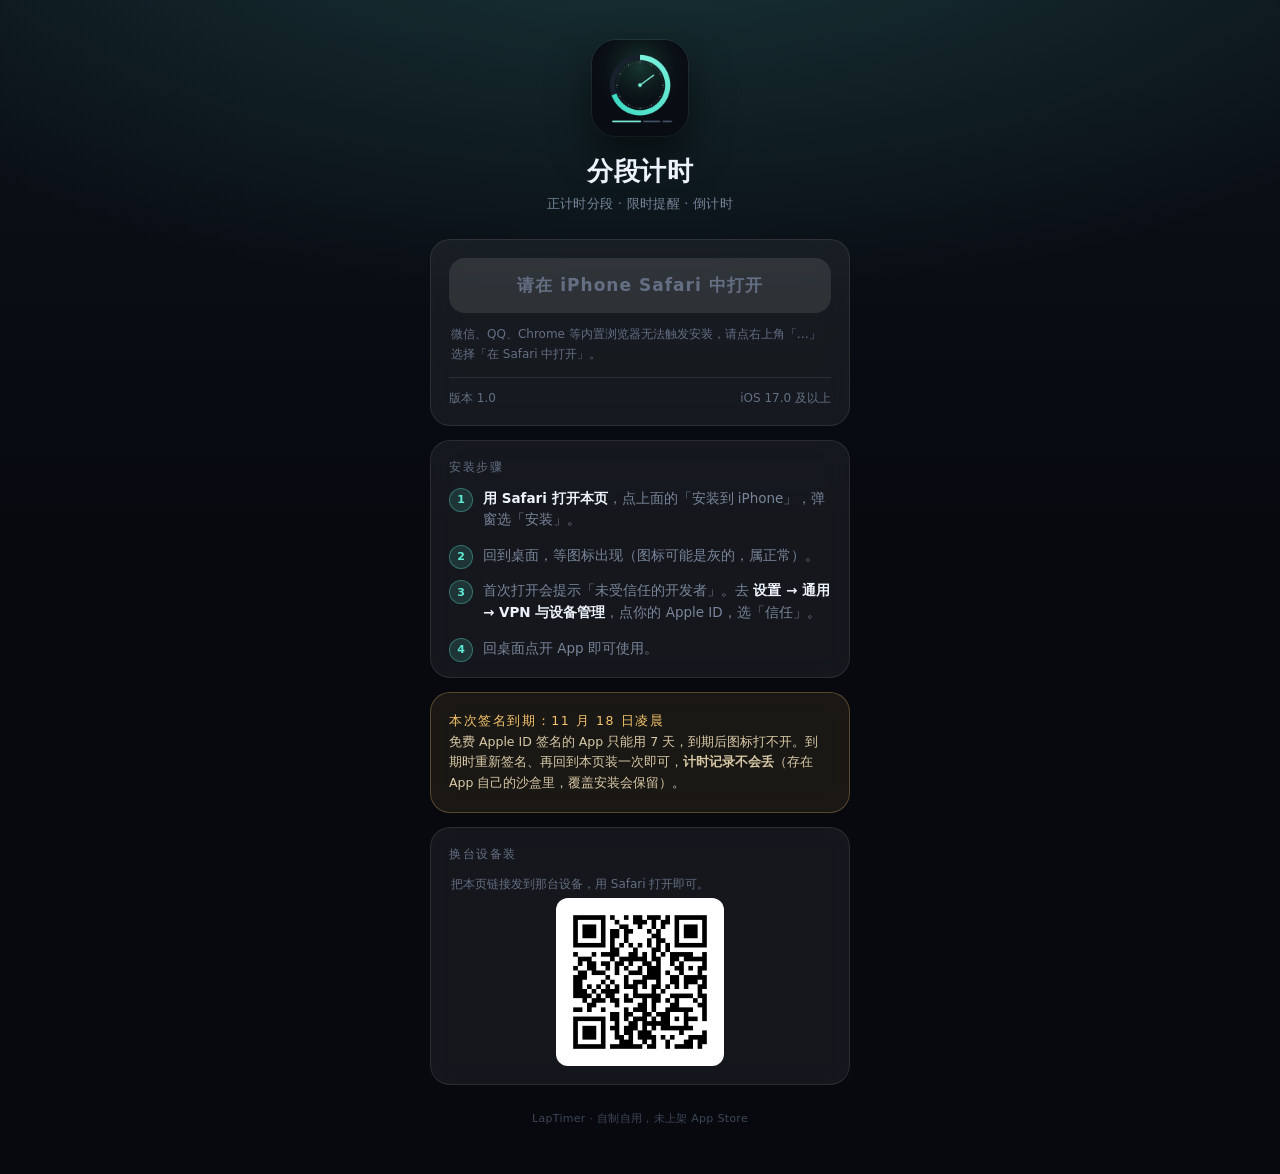
==== docs/index.html @ e1df9d82 "OTA: 图标改标准尺寸 display-57/full-512，manifest 加防缓存时间戳（修正远端路径）" ====
<!DOCTYPE html>
<html lang="zh-CN">
<head>
<meta charset="utf-8">
<meta name="viewport" content="width=device-width, initial-scale=1, viewport-fit=cover">
<meta name="apple-mobile-web-app-capable" content="yes">
<meta name="theme-color" content="#07090F">
<title>分段计时 · 安装</title>
<style>
  :root {
    --bg: #07090F;
    --bg-top: #0B1219;
    --text: #EEF2FA;
    --text-2: #78859A;
    --text-3: #646F84;
    --accent: #5EEAD4;
    --accent-2: #8FF6E6;
    --warn: #F5C46B;
    --surface: rgba(255,255,255,0.06);
    --stroke: rgba(255,255,255,0.09);
  }
  * { box-sizing: border-box; -webkit-tap-highlight-color: transparent; }
  html, body { margin: 0; padding: 0; }
  body {
    min-height: 100vh;
    background:
      radial-gradient(120% 60% at 50% -10%, rgba(94,234,212,0.16), transparent 60%),
      linear-gradient(180deg, var(--bg-top), var(--bg) 45%);
    background-color: var(--bg);
    color: var(--text);
    font-family: -apple-system, "SF Pro Text", "PingFang SC", "Microsoft YaHei", system-ui, sans-serif;
    padding: 32px 20px 48px;
    display: flex;
    flex-direction: column;
    align-items: center;
  }
  .wrap { width: 100%; max-width: 420px; }
  .icon {
    width: 96px; height: 96px; border-radius: 24px;
    display: block; margin: 8px auto 18px;
    box-shadow: 0 18px 40px rgba(0,0,0,0.55), 0 0 0 1px rgba(255,255,255,0.08);
  }
  h1 {
    font-size: 26px; font-weight: 600; letter-spacing: 0.5px;
    text-align: center; margin: 0 0 6px;
  }
  .sub {
    text-align: center; color: var(--text-2); font-size: 13px;
    margin: 0 0 26px; letter-spacing: 0.3px;
  }
  .card {
    background: var(--surface);
    border: 1px solid var(--stroke);
    border-radius: 20px;
    padding: 18px;
    margin-bottom: 14px;
    backdrop-filter: blur(12px);
  }
  .btn {
    display: block; width: 100%;
    padding: 16px;
    border: none; border-radius: 16px;
    background: linear-gradient(135deg, var(--accent), var(--accent-2));
    color: #04221D;
    font-size: 17px; font-weight: 700; letter-spacing: 1px;
    text-align: center; text-decoration: none;
    box-shadow: 0 12px 28px rgba(94,234,212,0.28);
    cursor: pointer;
  }
  .btn:active { transform: scale(0.98); }
  .btn.disabled {
    background: rgba(255,255,255,0.10);
    color: var(--text-3);
    box-shadow: none;
    pointer-events: none;
  }
  .hint {
    margin: 12px 2px 0; font-size: 12px; line-height: 1.65; color: var(--text-3);
  }
  .steps { counter-reset: s; margin: 0; padding: 0; list-style: none; }
  .steps li {
    position: relative; padding-left: 34px; margin-bottom: 14px;
    font-size: 13.5px; line-height: 1.6; color: var(--text-2);
  }
  .steps li:last-child { margin-bottom: 0; }
  .steps li::before {
    counter-increment: s; content: counter(s);
    position: absolute; left: 0; top: 0;
    width: 22px; height: 22px; border-radius: 50%;
    background: rgba(94,234,212,0.14);
    border: 1px solid rgba(94,234,212,0.35);
    color: var(--accent);
    font-size: 11px; font-weight: 700;
    display: flex; align-items: center; justify-content: center;
  }
  .steps b { color: var(--text); font-weight: 600; }
  .title-sm {
    font-size: 12px; letter-spacing: 1.6px; text-transform: uppercase;
    color: var(--text-3); margin: 0 0 12px;
  }
  .meta {
    display: flex; justify-content: space-between;
    font-size: 12px; color: var(--text-3); padding-top: 12px;
    border-top: 1px solid var(--stroke); margin-top: 12px;
  }
  .warn {
    border-color: rgba(245,196,107,0.28);
    background: rgba(245,196,107,0.08);
  }
  .warn .title-sm { color: var(--warn); }
  .warn p { margin: 0; font-size: 12.5px; line-height: 1.65; color: #D9C9A6; }
  .qr { display: block; width: 168px; height: 168px; margin: 4px auto 0; border-radius: 12px; background: #fff; padding: 8px; }
  footer { margin-top: 26px; text-align: center; font-size: 11px; color: #3E4757; letter-spacing: 0.3px; }
</style>
</head>
<body>
<div class="wrap">

  <img class="icon" src="icon-1024.png" alt="分段计时">
  <h1>分段计时</h1>
  <p class="sub">正计时分段 · 限时提醒 · 倒计时</p>

  <div class="card">
    <a id="installBtn" class="btn disabled" href="#">正在检查安装包…</a>
    <p class="hint" id="hint">请用 iPhone 自带的 Safari 打开本页，其它浏览器不支持直接安装。</p>
    <div class="meta">
      <span>版本 1.0</span>
      <span>iOS 17.0 及以上</span>
    </div>  </div>

  <div class="card">
    <p class="title-sm">安装步骤</p>
    <ol class="steps">
      <li><b>用 Safari 打开本页</b>，点上面的「安装到 iPhone」，弹窗选「安装」。</li>
      <li>回到桌面，等图标出现（图标可能是灰的，属正常）。</li>
      <li>首次打开会提示「未受信任的开发者」。去 <b>设置 → 通用 → VPN 与设备管理</b>，点你的 Apple ID，选「信任」。</li>
      <li>回桌面点开 App 即可使用。</li>
    </ol>
  </div>

  <div class="card warn">
    <p class="title-sm">本次签名到期：11 月 18 日凌晨</p>
    <p>免费 Apple ID 签名的 App 只能用 7 天，到期后图标打不开。到期时重新签名、再回到本页装一次即可，<b>计时记录不会丢</b>（存在 App 自己的沙盒里，覆盖安装会保留）。</p>
  </div>

  <div class="card">
    <p class="title-sm">换台设备装</p>
    <p class="hint" style="margin-top:0">把本页链接发到那台设备，用 Safari 打开即可。</p>
    <img class="qr" src="qr.png" alt="安装页二维码">
  </div>

  <footer>LapTimer · 自制自用，未上架 App Store</footer>
</div>

<script>
(function () {
  var btn = document.getElementById('installBtn');
  var hint = document.getElementById('hint');
  // 加时间戳防止 iPhone 复用旧的 manifest 缓存（GitHub Pages 是 max-age=600）
  var stamp = String(Date.now());
  var manifest = 'https://guo0914.github.io/laptimer/manifest.xml?v=' + stamp;
  var ipa = 'https://guo0914.github.io/laptimer/LapTimer-signed.ipa';

  function ready() {
    btn.className = 'btn';
    btn.textContent = '安装到 iPhone';
    btn.href = 'itms-services://?action=download-manifest&url=' + encodeURIComponent(manifest);
  }
  function missing() {
    btn.className = 'btn disabled';
    btn.textContent = '安装包未就绪';
    hint.textContent = '签名后的安装包还没上传。请先在电脑上完成签名，再刷新本页。';
  }

  var isSafari = /^((?!chrome|android|crios|fxios|edgios).)*safari/i.test(navigator.userAgent);
  var isIOS = /iPad|iPhone|iPod/.test(navigator.userAgent) || (navigator.platform === 'MacIntel' && navigator.maxTouchPoints > 1);

  if (!isIOS || !isSafari) {
    btn.className = 'btn disabled';
    btn.textContent = '请在 iPhone Safari 中打开';
    hint.textContent = '微信、QQ、Chrome 等内置浏览器无法触发安装，请点右上角「…」选择「在 Safari 中打开」。';
    return;
  }

  fetch(ipa, { method: 'HEAD', cache: 'no-store' })
    .then(function (r) { r.ok ? ready() : missing(); })
    .catch(missing);
})();
</script>
</body>
</html>
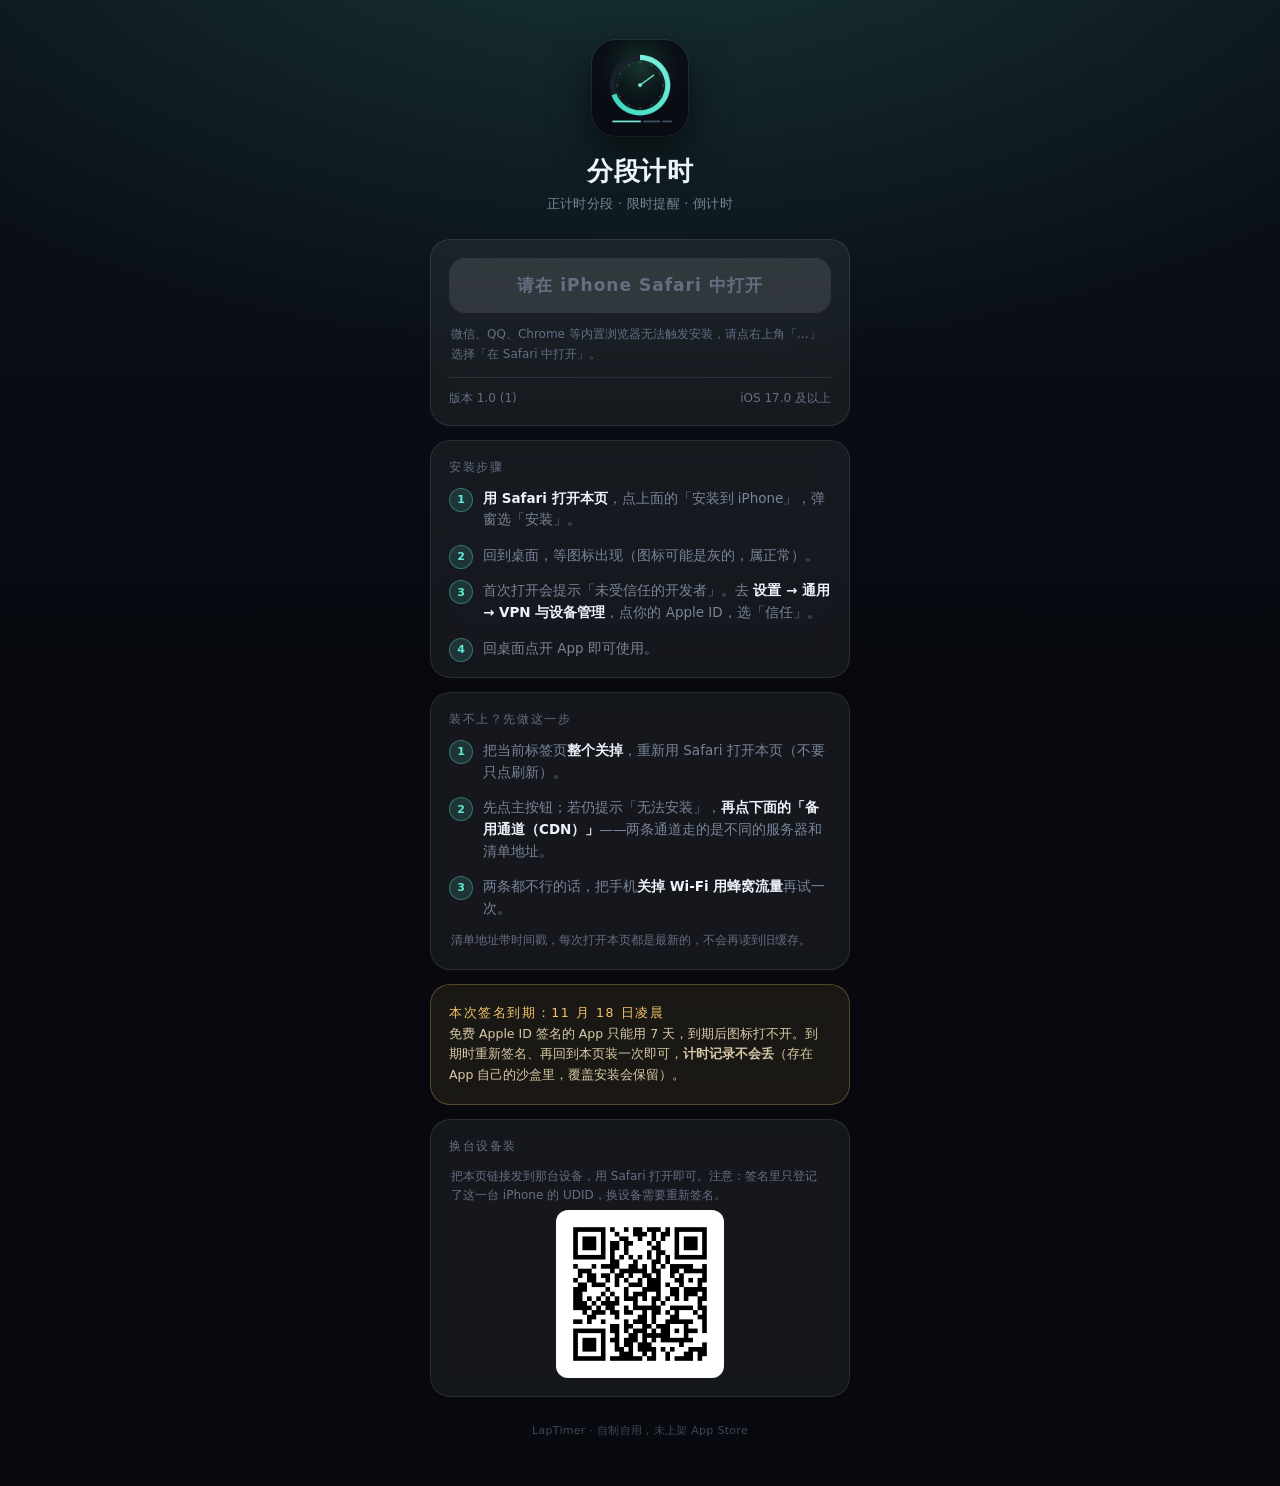
==== commit 1b5104bc: "安装页改双通道 + 备用 CDN 清单" ====
--- a/docs/index.html
+++ b/docs/index.html
@@ -68,6 +68,14 @@
     cursor: pointer;
   }
   .btn:active { transform: scale(0.98); }
+  .btn.secondary {
+    margin-top: 10px;
+    background: rgba(255,255,255,0.08);
+    border: 1px solid rgba(255,255,255,0.14);
+    color: var(--text);
+    font-size: 15px; font-weight: 600;
+    box-shadow: none;
+  }
   .btn.disabled {
     background: rgba(255,255,255,0.10);
     color: var(--text-3);
@@ -111,6 +119,7 @@
   .warn p { margin: 0; font-size: 12.5px; line-height: 1.65; color: #D9C9A6; }
   .qr { display: block; width: 168px; height: 168px; margin: 4px auto 0; border-radius: 12px; background: #fff; padding: 8px; }
   footer { margin-top: 26px; text-align: center; font-size: 11px; color: #3E4757; letter-spacing: 0.3px; }
+  code { font-family: ui-monospace, Menlo, monospace; font-size: 11.5px; color: var(--accent); }
 </style>
 </head>
 <body>
@@ -122,11 +131,13 @@
 
   <div class="card">
     <a id="installBtn" class="btn disabled" href="#">正在检查安装包…</a>
+    <a id="installBtn2" class="btn secondary disabled" href="#">备用通道（CDN）</a>
     <p class="hint" id="hint">请用 iPhone 自带的 Safari 打开本页，其它浏览器不支持直接安装。</p>
     <div class="meta">
-      <span>版本 1.0</span>
+      <span>版本 1.0 (1)</span>
       <span>iOS 17.0 及以上</span>
-    </div>  </div>
+    </div>
+  </div>
 
   <div class="card">
     <p class="title-sm">安装步骤</p>
@@ -138,6 +149,16 @@
     </ol>
   </div>
 
+  <div class="card">
+    <p class="title-sm">装不上？先做这一步</p>
+    <ol class="steps">
+      <li>把当前标签页<b>整个关掉</b>，重新用 Safari 打开本页（不要只点刷新）。</li>
+      <li>先点主按钮；若仍提示「无法安装」，<b>再点下面的「备用通道（CDN）」</b>——两条通道走的是不同的服务器和清单地址。</li>
+      <li>两条都不行的话，把手机<b>关掉 Wi-Fi 用蜂窝流量</b>再试一次。</li>
+    </ol>
+    <p class="hint">清单地址带时间戳，每次打开本页都是最新的，不会再读到旧缓存。</p>
+  </div>
+
   <div class="card warn">
     <p class="title-sm">本次签名到期：11 月 18 日凌晨</p>
     <p>免费 Apple ID 签名的 App 只能用 7 天，到期后图标打不开。到期时重新签名、再回到本页装一次即可，<b>计时记录不会丢</b>（存在 App 自己的沙盒里，覆盖安装会保留）。</p>
@@ -145,7 +166,7 @@
 
   <div class="card">
     <p class="title-sm">换台设备装</p>
-    <p class="hint" style="margin-top:0">把本页链接发到那台设备，用 Safari 打开即可。</p>
+    <p class="hint" style="margin-top:0">把本页链接发到那台设备，用 Safari 打开即可。注意：签名里只登记了这一台 iPhone 的 UDID，换设备需要重新签名。</p>
     <img class="qr" src="qr.png" alt="安装页二维码">
   </div>
 
@@ -155,31 +176,46 @@
 <script>
 (function () {
   var btn = document.getElementById('installBtn');
+  var btn2 = document.getElementById('installBtn2');
   var hint = document.getElementById('hint');
-  // 加时间戳防止 iPhone 复用旧的 manifest 缓存（GitHub Pages 是 max-age=600）
+
+  // 时间戳：GitHub Pages / jsDelivr 都会缓存清单，带上它保证每次拿到最新版本
   var stamp = String(Date.now());
-  var manifest = 'https://guo0914.github.io/laptimer/manifest.xml?v=' + stamp;
-  var ipa = 'https://guo0914.github.io/laptimer/LapTimer-signed.ipa';
+  var host = 'https://guo0914.github.io/laptimer/';
+  var cdn  = 'https://gcore.jsdelivr.net/gh/guo0914/laptimer@main/docs/';
+  var ipa  = host + 'LapTimer-signed.ipa';
+
+  var m1 = host + 'manifest.xml?v=' + stamp;
+  var m2 = cdn  + 'manifest-cdn.xml?v=' + stamp;
+
+  function itms(m) {
+    return 'itms-services://?action=download-manifest&url=' + encodeURIComponent(m);
+  }
+
+  var isSafari = /^((?!chrome|android|crios|fxios|edgios).)*safari/i.test(navigator.userAgent);
+  var isIOS = /iPad|iPhone|iPod/.test(navigator.userAgent) ||
+              (navigator.platform === 'MacIntel' && navigator.maxTouchPoints > 1);
+
+  if (!isIOS || !isSafari) {
+    btn.className = 'btn disabled';
+    btn.textContent = '请在 iPhone Safari 中打开';
+    btn2.style.display = 'none';
+    hint.textContent = '微信、QQ、Chrome 等内置浏览器无法触发安装，请点右上角「…」选择「在 Safari 中打开」。';
+    return;
+  }
 
   function ready() {
     btn.className = 'btn';
     btn.textContent = '安装到 iPhone';
-    btn.href = 'itms-services://?action=download-manifest&url=' + encodeURIComponent(manifest);
+    btn.href = itms(m1);
+    btn2.className = 'btn secondary';
+    btn2.textContent = '备用通道（CDN）';
+    btn2.href = itms(m2);
   }
   function missing() {
     btn.className = 'btn disabled';
     btn.textContent = '安装包未就绪';
     hint.textContent = '签名后的安装包还没上传。请先在电脑上完成签名，再刷新本页。';
-  }
-
-  var isSafari = /^((?!chrome|android|crios|fxios|edgios).)*safari/i.test(navigator.userAgent);
-  var isIOS = /iPad|iPhone|iPod/.test(navigator.userAgent) || (navigator.platform === 'MacIntel' && navigator.maxTouchPoints > 1);
-
-  if (!isIOS || !isSafari) {
-    btn.className = 'btn disabled';
-    btn.textContent = '请在 iPhone Safari 中打开';
-    hint.textContent = '微信、QQ、Chrome 等内置浏览器无法触发安装，请点右上角「…」选择「在 Safari 中打开」。';
-    return;
   }
 
   fetch(ipa, { method: 'HEAD', cache: 'no-store' })
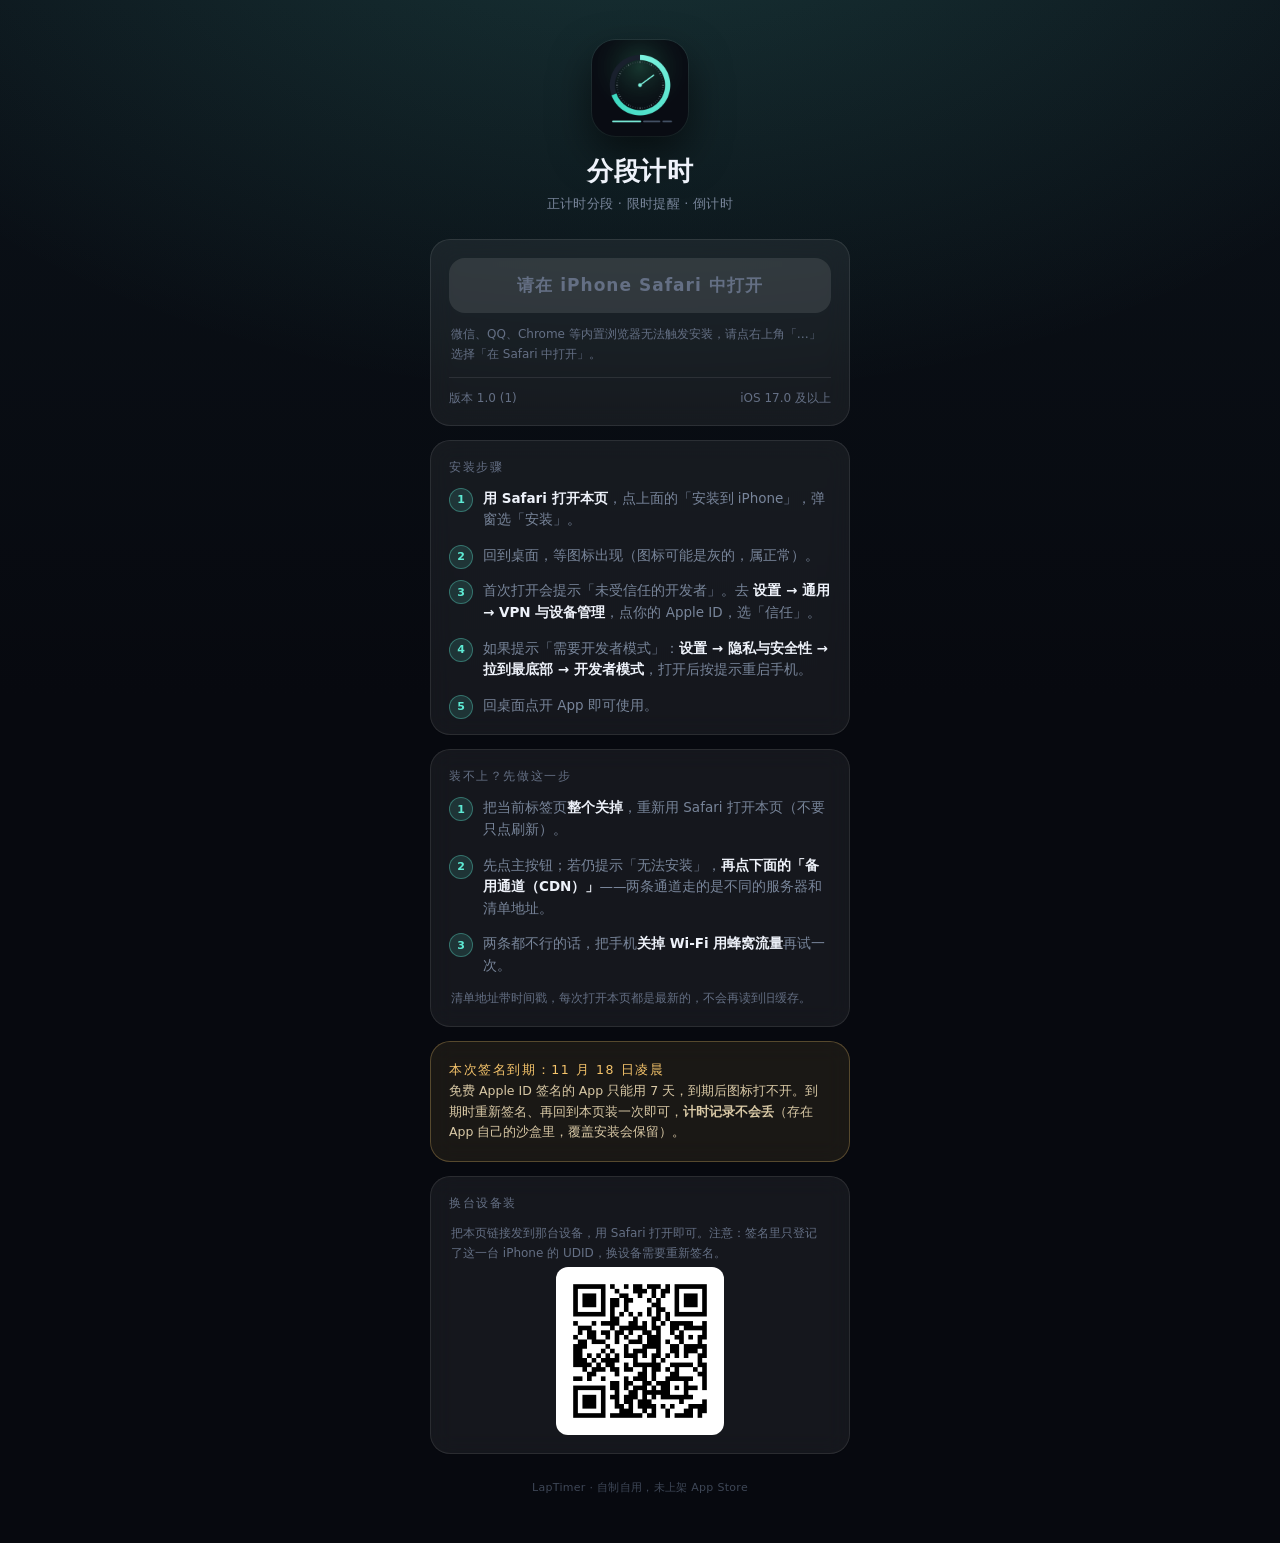
==== commit 8394faff: "安装页补充开发者模式步骤" ====
--- a/docs/index.html
+++ b/docs/index.html
@@ -145,6 +145,7 @@
       <li><b>用 Safari 打开本页</b>，点上面的「安装到 iPhone」，弹窗选「安装」。</li>
       <li>回到桌面，等图标出现（图标可能是灰的，属正常）。</li>
       <li>首次打开会提示「未受信任的开发者」。去 <b>设置 → 通用 → VPN 与设备管理</b>，点你的 Apple ID，选「信任」。</li>
+      <li>如果提示「需要开发者模式」：<b>设置 → 隐私与安全性 → 拉到最底部 → 开发者模式</b>，打开后按提示重启手机。</li>
       <li>回桌面点开 App 即可使用。</li>
     </ol>
   </div>
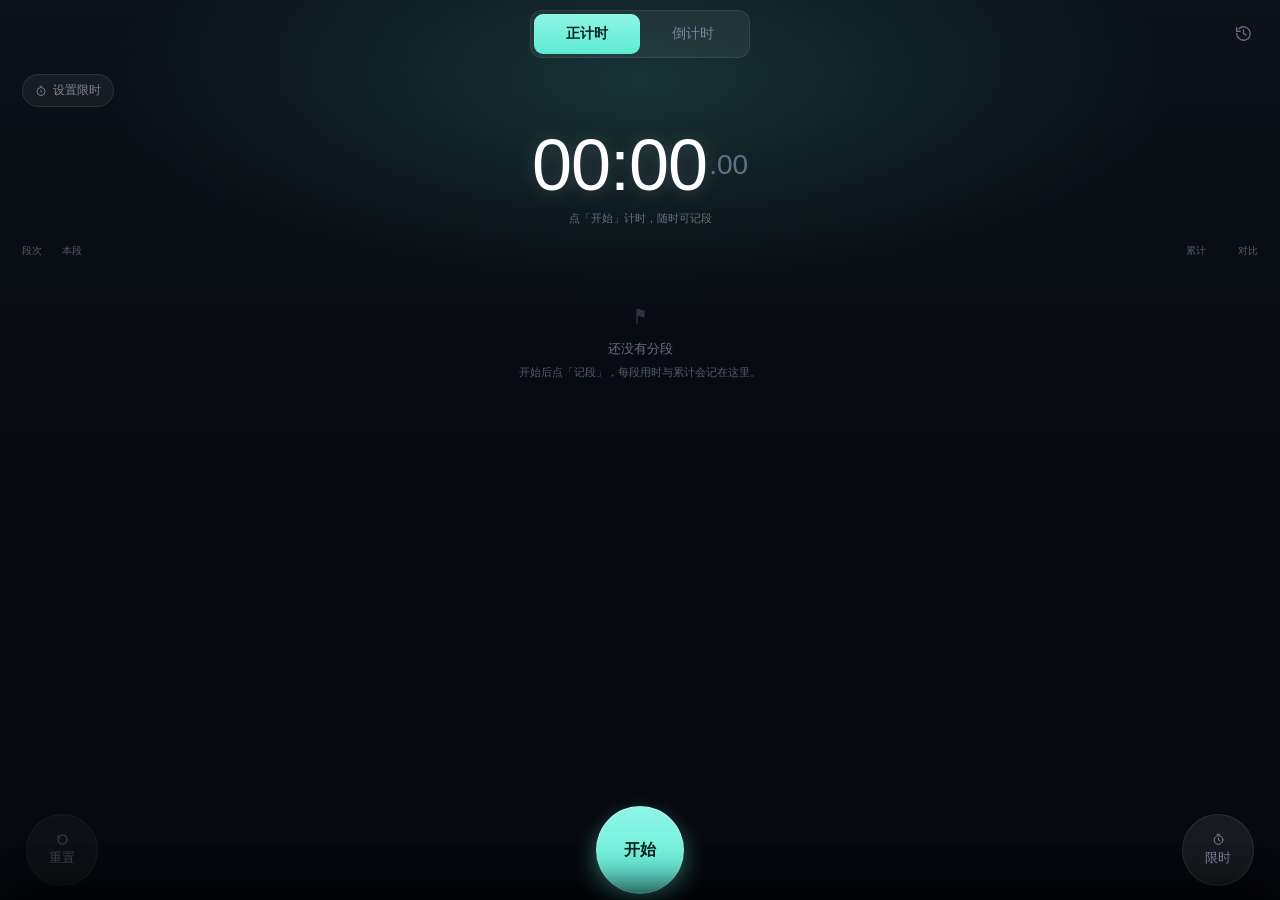
==== commit f3477ab0: "web: PWA 版分段计时（正计时分段+限时、倒计时、记录），旧安装页移到 ios.html" ====
--- a/docs/index.html
+++ b/docs/index.html
@@ -2,227 +2,165 @@
 <html lang="zh-CN">
 <head>
 <meta charset="utf-8">
-<meta name="viewport" content="width=device-width, initial-scale=1, viewport-fit=cover">
+<meta name="viewport" content="width=device-width, initial-scale=1, maximum-scale=1, viewport-fit=cover">
 <meta name="apple-mobile-web-app-capable" content="yes">
+<meta name="mobile-web-app-capable" content="yes">
+<meta name="apple-mobile-web-app-status-bar-style" content="black-translucent">
+<meta name="apple-mobile-web-app-title" content="分段计时">
+<meta name="format-detection" content="telephone=no">
 <meta name="theme-color" content="#07090F">
-<title>分段计时 · 安装</title>
-<style>
-  :root {
-    --bg: #07090F;
-    --bg-top: #0B1219;
-    --text: #EEF2FA;
-    --text-2: #78859A;
-    --text-3: #646F84;
-    --accent: #5EEAD4;
-    --accent-2: #8FF6E6;
-    --warn: #F5C46B;
-    --surface: rgba(255,255,255,0.06);
-    --stroke: rgba(255,255,255,0.09);
-  }
-  * { box-sizing: border-box; -webkit-tap-highlight-color: transparent; }
-  html, body { margin: 0; padding: 0; }
-  body {
-    min-height: 100vh;
-    background:
-      radial-gradient(120% 60% at 50% -10%, rgba(94,234,212,0.16), transparent 60%),
-      linear-gradient(180deg, var(--bg-top), var(--bg) 45%);
-    background-color: var(--bg);
-    color: var(--text);
-    font-family: -apple-system, "SF Pro Text", "PingFang SC", "Microsoft YaHei", system-ui, sans-serif;
-    padding: 32px 20px 48px;
-    display: flex;
-    flex-direction: column;
-    align-items: center;
-  }
-  .wrap { width: 100%; max-width: 420px; }
-  .icon {
-    width: 96px; height: 96px; border-radius: 24px;
-    display: block; margin: 8px auto 18px;
-    box-shadow: 0 18px 40px rgba(0,0,0,0.55), 0 0 0 1px rgba(255,255,255,0.08);
-  }
-  h1 {
-    font-size: 26px; font-weight: 600; letter-spacing: 0.5px;
-    text-align: center; margin: 0 0 6px;
-  }
-  .sub {
-    text-align: center; color: var(--text-2); font-size: 13px;
-    margin: 0 0 26px; letter-spacing: 0.3px;
-  }
-  .card {
-    background: var(--surface);
-    border: 1px solid var(--stroke);
-    border-radius: 20px;
-    padding: 18px;
-    margin-bottom: 14px;
-    backdrop-filter: blur(12px);
-  }
-  .btn {
-    display: block; width: 100%;
-    padding: 16px;
-    border: none; border-radius: 16px;
-    background: linear-gradient(135deg, var(--accent), var(--accent-2));
-    color: #04221D;
-    font-size: 17px; font-weight: 700; letter-spacing: 1px;
-    text-align: center; text-decoration: none;
-    box-shadow: 0 12px 28px rgba(94,234,212,0.28);
-    cursor: pointer;
-  }
-  .btn:active { transform: scale(0.98); }
-  .btn.secondary {
-    margin-top: 10px;
-    background: rgba(255,255,255,0.08);
-    border: 1px solid rgba(255,255,255,0.14);
-    color: var(--text);
-    font-size: 15px; font-weight: 600;
-    box-shadow: none;
-  }
-  .btn.disabled {
-    background: rgba(255,255,255,0.10);
-    color: var(--text-3);
-    box-shadow: none;
-    pointer-events: none;
-  }
-  .hint {
-    margin: 12px 2px 0; font-size: 12px; line-height: 1.65; color: var(--text-3);
-  }
-  .steps { counter-reset: s; margin: 0; padding: 0; list-style: none; }
-  .steps li {
-    position: relative; padding-left: 34px; margin-bottom: 14px;
-    font-size: 13.5px; line-height: 1.6; color: var(--text-2);
-  }
-  .steps li:last-child { margin-bottom: 0; }
-  .steps li::before {
-    counter-increment: s; content: counter(s);
-    position: absolute; left: 0; top: 0;
-    width: 22px; height: 22px; border-radius: 50%;
-    background: rgba(94,234,212,0.14);
-    border: 1px solid rgba(94,234,212,0.35);
-    color: var(--accent);
-    font-size: 11px; font-weight: 700;
-    display: flex; align-items: center; justify-content: center;
-  }
-  .steps b { color: var(--text); font-weight: 600; }
-  .title-sm {
-    font-size: 12px; letter-spacing: 1.6px; text-transform: uppercase;
-    color: var(--text-3); margin: 0 0 12px;
-  }
-  .meta {
-    display: flex; justify-content: space-between;
-    font-size: 12px; color: var(--text-3); padding-top: 12px;
-    border-top: 1px solid var(--stroke); margin-top: 12px;
-  }
-  .warn {
-    border-color: rgba(245,196,107,0.28);
-    background: rgba(245,196,107,0.08);
-  }
-  .warn .title-sm { color: var(--warn); }
-  .warn p { margin: 0; font-size: 12.5px; line-height: 1.65; color: #D9C9A6; }
-  .qr { display: block; width: 168px; height: 168px; margin: 4px auto 0; border-radius: 12px; background: #fff; padding: 8px; }
-  footer { margin-top: 26px; text-align: center; font-size: 11px; color: #3E4757; letter-spacing: 0.3px; }
-  code { font-family: ui-monospace, Menlo, monospace; font-size: 11.5px; color: var(--accent); }
-</style>
+<title>分段计时</title>
+<link rel="manifest" href="manifest.webmanifest">
+<link rel="apple-touch-icon" href="icon-180.png">
+<link rel="icon" type="image/png" href="icon-192.png">
+<link rel="stylesheet" href="app.css">
 </head>
 <body>
-<div class="wrap">
+<div class="glow" id="glow"></div>
 
-  <img class="icon" src="icon-1024.png" alt="分段计时">
-  <h1>分段计时</h1>
-  <p class="sub">正计时分段 · 限时提醒 · 倒计时</p>
+<div class="app">
+  <header class="topbar">
+    <div class="segmented" id="modeSeg" role="tablist">
+      <button class="seg is-on" data-mode="stopwatch" role="tab">正计时</button>
+      <button class="seg" data-mode="countdown" role="tab">倒计时</button>
+    </div>
+    <button class="icon-btn" id="historyBtn" aria-label="历史记录">
+      <svg viewBox="0 0 24 24" width="19" height="19" fill="none" stroke="currentColor" stroke-width="1.7" stroke-linecap="round" stroke-linejoin="round">
+        <path d="M3.5 12a8.5 8.5 0 1 0 2.6-6.1"></path>
+        <path d="M3.2 4.6v4.6h4.6"></path>
+        <path d="M12 7.6V12l3 1.8"></path>
+      </svg>
+    </button>
+  </header>
 
-  <div class="card">
-    <a id="installBtn" class="btn disabled" href="#">正在检查安装包…</a>
-    <a id="installBtn2" class="btn secondary disabled" href="#">备用通道（CDN）</a>
-    <p class="hint" id="hint">请用 iPhone 自带的 Safari 打开本页，其它浏览器不支持直接安装。</p>
-    <div class="meta">
-      <span>版本 1.0 (1)</span>
-      <span>iOS 17.0 及以上</span>
-    </div>
-  </div>
+  <main class="content">
+    <!-- ===== 正计时 ===== -->
+    <section class="view" id="viewStopwatch">
+      <div class="limit-zone" id="limitZone"></div>
 
-  <div class="card">
-    <p class="title-sm">安装步骤</p>
-    <ol class="steps">
-      <li><b>用 Safari 打开本页</b>，点上面的「安装到 iPhone」，弹窗选「安装」。</li>
-      <li>回到桌面，等图标出现（图标可能是灰的，属正常）。</li>
-      <li>首次打开会提示「未受信任的开发者」。去 <b>设置 → 通用 → VPN 与设备管理</b>，点你的 Apple ID，选「信任」。</li>
-      <li>如果提示「需要开发者模式」：<b>设置 → 隐私与安全性 → 拉到最底部 → 开发者模式</b>，打开后按提示重启手机。</li>
-      <li>回桌面点开 App 即可使用。</li>
-    </ol>
-  </div>
+      <div class="time-zone">
+        <div class="bigtime" id="bigTime">
+          <span class="bt-main" id="btMain">00:00</span><span class="bt-frac" id="btFrac">.00</span>
+        </div>
+        <div class="subtitle" id="subtitle">点「开始」计时，随时可记段</div>
+      </div>
 
-  <div class="card">
-    <p class="title-sm">装不上？先做这一步</p>
-    <ol class="steps">
-      <li>把当前标签页<b>整个关掉</b>，重新用 Safari 打开本页（不要只点刷新）。</li>
-      <li>先点主按钮；若仍提示「无法安装」，<b>再点下面的「备用通道（CDN）」</b>——两条通道走的是不同的服务器和清单地址。</li>
-      <li>两条都不行的话，把手机<b>关掉 Wi-Fi 用蜂窝流量</b>再试一次。</li>
-    </ol>
-    <p class="hint">清单地址带时间戳，每次打开本页都是最新的，不会再读到旧缓存。</p>
-  </div>
+      <div class="lap-zone">
+        <div class="lap-head">
+          <span class="c-idx">段次</span>
+          <span class="c-split">本段</span>
+          <span class="c-total">累计</span>
+          <span class="c-delta">对比</span>
+        </div>
+        <div class="lap-list" id="lapList"></div>
+      </div>
+    </section>
 
-  <div class="card warn">
-    <p class="title-sm">本次签名到期：11 月 18 日凌晨</p>
-    <p>免费 Apple ID 签名的 App 只能用 7 天，到期后图标打不开。到期时重新签名、再回到本页装一次即可，<b>计时记录不会丢</b>（存在 App 自己的沙盒里，覆盖安装会保留）。</p>
-  </div>
+    <!-- ===== 倒计时 ===== -->
+    <section class="view is-hidden" id="viewCountdown">
+      <div class="ring-zone">
+        <div class="ring-wrap">
+          <svg class="ring" viewBox="0 0 268 268" aria-hidden="true">
+            <defs>
+              <linearGradient id="ringGrad" x1="0" y1="0" x2="1" y2="1">
+                <stop offset="0%" stop-color="#8FF6E6"></stop>
+                <stop offset="55%" stop-color="#5EEAD4"></stop>
+                <stop offset="100%" stop-color="#F5C46B"></stop>
+              </linearGradient>
+            </defs>
+            <circle class="ring-track" cx="134" cy="134" r="130"></circle>
+            <circle class="ring-prog" id="ringProg" cx="134" cy="134" r="130"></circle>
+          </svg>
+          <div class="ring-inner">
+            <div class="ring-status" id="ringStatus">准备就绪</div>
+            <div class="ring-time" id="ringTime">05:00</div>
+            <div class="ring-dur" id="ringDur">时长 05:00</div>
+          </div>
+        </div>
+        <div class="presets" id="presetGrid"></div>
+      </div>
+    </section>
+  </main>
 
-  <div class="card">
-    <p class="title-sm">换台设备装</p>
-    <p class="hint" style="margin-top:0">把本页链接发到那台设备，用 Safari 打开即可。注意：签名里只登记了这一台 iPhone 的 UDID，换设备需要重新签名。</p>
-    <img class="qr" src="qr.png" alt="安装页二维码">
-  </div>
-
-  <footer>LapTimer · 自制自用，未上架 App Store</footer>
+  <footer class="controls" id="controls"></footer>
 </div>
 
-<script>
-(function () {
-  var btn = document.getElementById('installBtn');
-  var btn2 = document.getElementById('installBtn2');
-  var hint = document.getElementById('hint');
+<!-- ===== 遮罩 / 面板 ===== -->
+<div class="backdrop" id="backdrop"></div>
 
-  // 时间戳：GitHub Pages / jsDelivr 都会缓存清单，带上它保证每次拿到最新版本
-  var stamp = String(Date.now());
-  var host = 'https://guo0914.github.io/laptimer/';
-  var cdn  = 'https://gcore.jsdelivr.net/gh/guo0914/laptimer@main/docs/';
-  var ipa  = host + 'LapTimer-signed.ipa';
+<div class="sheet" id="limitSheet" role="dialog" aria-modal="true" aria-label="限时">
+  <div class="sheet-head">
+    <button class="head-btn" id="limitCancel">取消</button>
+    <span class="head-title">限时</span>
+    <button class="head-btn strong" id="limitDone">设置</button>
+  </div>
+  <div class="sheet-body">
+    <div class="field-label">输入时长</div>
+    <div class="input-row">
+      <input id="limitInput" class="big-input" type="text" placeholder="如 30、1:30、2:00:00"
+             autocomplete="off" autocorrect="off" autocapitalize="off" spellcheck="false"
+             enterkeyhint="done" inputmode="text">
+      <button class="clear-btn is-hidden" id="limitClear" aria-label="清空">
+        <svg viewBox="0 0 24 24" width="20" height="20" fill="currentColor"><path d="M12 2a10 10 0 1 0 0 20 10 10 0 0 0 0-20Zm3.5 12.1-1.4 1.4L12 13.4l-2.1 2.1-1.4-1.4L10.6 12 8.5 9.9l1.4-1.4L12 10.6l2.1-2.1 1.4 1.4L13.4 12l2.1 2.1Z"/></svg>
+      </button>
+    </div>
+    <div class="hint" id="limitHint">纯数字按分钟计算，也可写 1:30 或 90s</div>
 
-  var m1 = host + 'manifest.xml?v=' + stamp;
-  var m2 = cdn  + 'manifest-cdn.xml?v=' + stamp;
+    <div class="field-label">常用</div>
+    <div class="preset-grid" id="limitPresets"></div>
 
-  function itms(m) {
-    return 'itms-services://?action=download-manifest&url=' + encodeURIComponent(m);
-  }
+    <div class="note">
+      <p>到达时限时只提醒、不打断计时，你可以继续分段或手动结束。</p>
+      <p class="dim">支持写法：30 ＝ 30 分钟 · 1:30 ＝ 1 分 30 秒 · 1:30:00 ＝ 1 小时 30 分 · 90s ＝ 90 秒 · 2h ＝ 2 小时</p>
+    </div>
 
-  var isSafari = /^((?!chrome|android|crios|fxios|edgios).)*safari/i.test(navigator.userAgent);
-  var isIOS = /iPad|iPhone|iPod/.test(navigator.userAgent) ||
-              (navigator.platform === 'MacIntel' && navigator.maxTouchPoints > 1);
+    <button class="danger-ghost is-hidden" id="limitRemove">清除限时</button>
+  </div>
+</div>
 
-  if (!isIOS || !isSafari) {
-    btn.className = 'btn disabled';
-    btn.textContent = '请在 iPhone Safari 中打开';
-    btn2.style.display = 'none';
-    hint.textContent = '微信、QQ、Chrome 等内置浏览器无法触发安装，请点右上角「…」选择「在 Safari 中打开」。';
-    return;
-  }
+<div class="sheet" id="durationSheet" role="dialog" aria-modal="true" aria-label="自定义时长">
+  <div class="sheet-head">
+    <button class="head-btn" id="durCancel">取消</button>
+    <span class="head-title">自定义时长</span>
+    <button class="head-btn strong" id="durDone">确定</button>
+  </div>
+  <div class="sheet-body dur-body">
+    <div class="dur-edit">
+      <button class="step-btn" id="durMinus" aria-label="减少">−</button>
+      <input class="dur-input" id="durInput" type="number" inputmode="numeric" min="1" max="600" value="5">
+      <button class="step-btn" id="durPlus" aria-label="增加">＋</button>
+    </div>
+    <div class="dur-unit">分钟</div>
+  </div>
+</div>
 
-  function ready() {
-    btn.className = 'btn';
-    btn.textContent = '安装到 iPhone';
-    btn.href = itms(m1);
-    btn2.className = 'btn secondary';
-    btn2.textContent = '备用通道（CDN）';
-    btn2.href = itms(m2);
-  }
-  function missing() {
-    btn.className = 'btn disabled';
-    btn.textContent = '安装包未就绪';
-    hint.textContent = '签名后的安装包还没上传。请先在电脑上完成签名，再刷新本页。';
-  }
+<div class="sheet tall" id="historySheet" role="dialog" aria-modal="true" aria-label="记录">
+  <div class="sheet-head">
+    <span class="head-title">记录</span>
+    <button class="head-btn strong" id="historyDone">完成</button>
+  </div>
+  <div class="sheet-body nopad" id="historyBody"></div>
+</div>
 
-  fetch(ipa, { method: 'HEAD', cache: 'no-store' })
-    .then(function (r) { r.ok ? ready() : missing(); })
-    .catch(missing);
-})();
-</script>
+<div class="dialog" id="confirmDialog" role="dialog" aria-modal="true">
+  <div class="dialog-card">
+    <div class="dialog-title">结束这次计时？</div>
+    <div class="dialog-msg">结束后会把这次的分段保存到「记录」里。</div>
+    <button class="dlg-btn" id="confirmSave">结束并保存记录</button>
+    <button class="dlg-btn destructive" id="confirmDiscard">直接丢弃</button>
+    <button class="dlg-btn cancel" id="confirmCancel">继续计时</button>
+  </div>
+</div>
+
+<div class="toast" id="toast"></div>
+
+<div class="install-tip is-hidden" id="installTip">
+  <div class="tip-text">点底部分享按钮 → 「添加到主屏幕」，以后像 App 一样打开，离线也能用。</div>
+  <button class="tip-close" id="installTipClose" aria-label="关闭">✕</button>
+</div>
+
+<script src="time.js"></script>
+<script src="core.js"></script>
+<script src="app.js"></script>
 </body>
 </html>
--- a/docs/app.css
+++ b/docs/app.css
@@ -0,0 +1,829 @@
+/* 方案 A「驾驶舱」深色主题 —— 与 iOS 原生版 Palette 一致 */
+:root {
+  --bg: #07090F;
+  --bg-top: #0B1219;
+  --primary: #EEF2FA;
+  --secondary: #78859A;
+  --tertiary: #646F87;
+  --quaternary: #4F5C71;
+  --accent: #5EEAD4;
+  --accent-light: #8FF6E6;
+  --accent-ink: #04211D;
+  --warn: #F5C46B;
+  --danger: #F06F6F;
+  --hairline: rgba(255, 255, 255, 0.07);
+  --safe-b: env(safe-area-inset-bottom, 0px);
+  --safe-t: env(safe-area-inset-top, 0px);
+}
+
+* { box-sizing: border-box; -webkit-tap-highlight-color: transparent; }
+
+html, body {
+  margin: 0;
+  height: 100%;
+  background: var(--bg);
+  color: var(--primary);
+  font-family: -apple-system, BlinkMacSystemFont, "SF Pro Text", "PingFang SC", "Helvetica Neue", Arial, sans-serif;
+  overscroll-behavior: none;
+}
+
+body {
+  position: fixed;
+  inset: 0;
+  display: flex;
+  flex-direction: column;
+  -webkit-user-select: none;
+  user-select: none;
+  -webkit-font-smoothing: antialiased;
+}
+
+/* ---------- 背景光斑 ---------- */
+.glow {
+  position: fixed;
+  inset: 0;
+  pointer-events: none;
+  background:
+    radial-gradient(58% 34% at 50% 9%, rgba(94, 234, 212, 0.16), rgba(94, 234, 212, 0.05) 45%, transparent 72%),
+    linear-gradient(180deg, var(--bg-top) 0%, var(--bg) 55%);
+  transition: background 0.35s ease;
+  z-index: 0;
+}
+.glow.warm {
+  background:
+    radial-gradient(58% 34% at 50% 9%, rgba(245, 196, 107, 0.15), rgba(245, 196, 107, 0.05) 45%, transparent 72%),
+    linear-gradient(180deg, var(--bg-top) 0%, var(--bg) 55%);
+}
+
+/* ---------- 骨架 ---------- */
+.app {
+  position: relative;
+  z-index: 1;
+  flex: 1;
+  display: flex;
+  flex-direction: column;
+  min-height: 0;
+  padding-top: calc(var(--safe-t) + 6px);
+}
+
+.topbar {
+  display: flex;
+  align-items: center;
+  justify-content: center;
+  position: relative;
+  padding: 4px 20px 2px;
+  flex: none;
+}
+
+.segmented {
+  display: flex;
+  width: 220px;
+  padding: 3px;
+  border-radius: 12px;
+  background: rgba(255, 255, 255, 0.06);
+  border: 1px solid rgba(255, 255, 255, 0.07);
+}
+.seg {
+  flex: 1;
+  height: 40px;
+  border: 0;
+  border-radius: 9px;
+  background: transparent;
+  color: var(--secondary);
+  font-size: 14px;
+  font-family: inherit;
+  transition: color 0.18s ease, background 0.18s ease;
+  cursor: pointer;
+}
+.seg.is-on {
+  background: linear-gradient(180deg, var(--accent-light), var(--accent));
+  color: var(--accent-ink);
+  font-weight: 600;
+}
+
+.icon-btn {
+  position: absolute;
+  right: 18px;
+  top: 50%;
+  transform: translateY(-50%);
+  width: 38px;
+  height: 38px;
+  display: grid;
+  place-items: center;
+  border: 0;
+  border-radius: 50%;
+  background: transparent;
+  color: var(--tertiary);
+  cursor: pointer;
+}
+.icon-btn:active { background: rgba(255, 255, 255, 0.07); }
+
+.content {
+  flex: 1;
+  min-height: 0;
+  display: flex;
+  flex-direction: column;
+  overflow: hidden;
+}
+
+.view {
+  flex: 1;
+  min-height: 0;
+  display: flex;
+  flex-direction: column;
+}
+.view.is-hidden { display: none; }
+
+/* ---------- 限时区 ---------- */
+.limit-zone {
+  flex: none;
+  padding: 14px 22px 0;
+}
+
+.limit-empty {
+  display: inline-flex;
+  align-items: center;
+  gap: 6px;
+  padding: 7px 12px;
+  border-radius: 999px;
+  background: rgba(255, 255, 255, 0.05);
+  border: 1px solid rgba(255, 255, 255, 0.09);
+  color: var(--secondary);
+  font-size: 12px;
+  cursor: pointer;
+  font-family: inherit;
+}
+.limit-empty svg { display: block; }
+
+.limit-bar { cursor: pointer; }
+.limit-row {
+  display: flex;
+  align-items: baseline;
+  gap: 6px;
+  margin-bottom: 8px;
+}
+.limit-label { font-size: 11px; color: var(--secondary); }
+.limit-used {
+  font-size: 13px;
+  font-weight: 600;
+  font-variant-numeric: tabular-nums;
+  color: var(--primary);
+}
+.limit-remain {
+  margin-left: auto;
+  font-size: 11px;
+  font-weight: 500;
+  font-variant-numeric: tabular-nums;
+  color: var(--warn);
+}
+.limit-remain.over { color: var(--danger); }
+
+.limit-track {
+  height: 4px;
+  border-radius: 999px;
+  background: rgba(255, 255, 255, 0.12);
+  overflow: hidden;
+}
+.limit-fill {
+  height: 100%;
+  width: 0;
+  border-radius: 999px;
+  background: linear-gradient(90deg, var(--accent), var(--warn));
+  transition: width 0.12s linear;
+}
+.limit-fill.over { background: var(--danger); }
+
+/* ---------- 主时间 ---------- */
+.time-zone {
+  flex: none;
+  padding: 12px 22px 0;
+  text-align: center;
+}
+
+.bigtime {
+  height: 92px;
+  display: flex;
+  align-items: center;
+  justify-content: center;
+  gap: 2px;
+  white-space: nowrap;
+}
+.bt-main {
+  font-size: 72px;
+  font-weight: 200;
+  letter-spacing: -1px;
+  font-variant-numeric: tabular-nums;
+  color: #fff;
+  text-shadow: 0 2px 18px rgba(255, 255, 255, 0.18);
+  line-height: 1;
+}
+.bt-frac {
+  font-size: 28px;
+  font-weight: 400;
+  font-variant-numeric: tabular-nums;
+  color: var(--tertiary);
+  line-height: 1;
+}
+.bigtime.dim .bt-main { color: rgba(255, 255, 255, 0.55); text-shadow: none; }
+
+.subtitle {
+  font-size: 11px;
+  color: var(--tertiary);
+  font-variant-numeric: tabular-nums;
+  white-space: nowrap;
+  overflow: hidden;
+  text-overflow: ellipsis;
+}
+
+/* ---------- 分段表 ---------- */
+.lap-zone {
+  flex: 1;
+  min-height: 0;
+  display: flex;
+  flex-direction: column;
+  padding-top: 18px;
+}
+
+.lap-head {
+  display: flex;
+  padding: 0 22px 6px;
+  font-size: 10px;
+  color: var(--quaternary);
+  flex: none;
+}
+.c-idx { width: 40px; text-align: left; }
+.c-split { flex: 1; text-align: left; }
+.c-total { width: 76px; text-align: right; }
+.c-delta { width: 52px; text-align: right; }
+
+.lap-list {
+  flex: 1;
+  min-height: 0;
+  overflow-y: auto;
+  -webkit-overflow-scrolling: touch;
+  padding-bottom: 12px;
+  scrollbar-width: none;
+}
+.lap-list::-webkit-scrollbar { display: none; }
+
+.lap-row {
+  display: flex;
+  align-items: center;
+  padding: 11px 22px;
+  border-top: 1px solid var(--hairline);
+  position: relative;
+}
+.lap-row.fastest::before {
+  content: "";
+  position: absolute;
+  inset: 0;
+  background: linear-gradient(90deg, rgba(94, 234, 212, 0.12), transparent);
+  pointer-events: none;
+}
+.lap-row .c-idx {
+  font-size: 11px;
+  font-weight: 600;
+  color: var(--quaternary);
+  font-variant-numeric: tabular-nums;
+}
+.lap-row .c-split {
+  font-size: 18px;
+  font-weight: 300;
+  font-variant-numeric: tabular-nums;
+  color: rgba(238, 242, 250, 0.88);
+  letter-spacing: 0.2px;
+}
+.lap-row.fastest .c-split { color: var(--accent-light); }
+.lap-row .c-total {
+  font-size: 11px;
+  color: var(--tertiary);
+  font-variant-numeric: tabular-nums;
+}
+.lap-row .c-delta {
+  font-size: 10px;
+  font-weight: 500;
+  color: var(--tertiary);
+  font-variant-numeric: tabular-nums;
+}
+.lap-row .c-delta.fast { color: var(--accent); }
+.lap-row .c-delta.slow { color: var(--danger); }
+.lap-row .c-delta.better { color: rgba(94, 234, 212, 0.85); }
+.lap-row .c-delta.muted { color: var(--quaternary); }
+
+.lap-row.live .c-split { color: rgba(94, 234, 212, 0.6); }
+.lap-row.live .c-total,
+.lap-row.live .c-delta { color: var(--quaternary); }
+
+.lap-empty {
+  padding: 40px 40px 0;
+  text-align: center;
+  color: var(--quaternary);
+}
+.lap-empty .flag { font-size: 22px; opacity: 0.5; }
+.lap-empty .t1 { font-size: 13px; color: var(--tertiary); margin-top: 10px; }
+.lap-empty .t2 { font-size: 11px; margin-top: 6px; line-height: 1.5; }
+
+/* ---------- 底部三键 ---------- */
+.controls {
+  flex: none;
+  display: flex;
+  align-items: center;
+  justify-content: space-between;
+  padding: 10px 26px calc(6px + var(--safe-b));
+  background: linear-gradient(180deg, rgba(7, 9, 15, 0), rgba(7, 9, 15, 0.92));
+}
+
+.circle {
+  border: 0;
+  border-radius: 50%;
+  font-family: inherit;
+  cursor: pointer;
+  display: flex;
+  flex-direction: column;
+  align-items: center;
+  justify-content: center;
+  gap: 3px;
+  transition: transform 0.18s cubic-bezier(0.34, 1.4, 0.64, 1), opacity 0.18s;
+}
+.circle:active { transform: scale(0.93); opacity: 0.85; }
+.circle:disabled { opacity: 0.45; }
+
+.circle.secondary {
+  width: 72px;
+  height: 72px;
+  background: rgba(255, 255, 255, 0.07);
+  border: 1px solid rgba(255, 255, 255, 0.09);
+  color: var(--secondary);
+  font-size: 13px;
+}
+.circle.secondary.tint-accent { color: var(--accent-light); }
+.circle.secondary.tint-warn { color: var(--warn); }
+.circle.secondary svg { display: block; }
+
+.circle.primary {
+  width: 88px;
+  height: 88px;
+  background: linear-gradient(180deg, var(--accent-light), var(--accent));
+  color: var(--accent-ink);
+  font-size: 16px;
+  font-weight: 600;
+  border: 0.8px solid rgba(255, 255, 255, 0.35);
+  box-shadow: 0 10px 22px rgba(94, 234, 212, 0.45);
+}
+.circle.primary.warm {
+  background: linear-gradient(180deg, #FFD98A, var(--warn));
+  color: #2A1E05;
+  box-shadow: 0 10px 22px rgba(245, 196, 107, 0.4);
+}
+
+/* ---------- 倒计时环 ---------- */
+.ring-zone {
+  flex: 1;
+  display: flex;
+  flex-direction: column;
+  align-items: center;
+  justify-content: center;
+  min-height: 0;
+  padding: 6px 0 0;
+}
+
+.ring-wrap {
+  position: relative;
+  width: 268px;
+  height: 268px;
+  flex: none;
+}
+.ring { width: 100%; height: 100%; transform: rotate(-90deg); }
+.ring-track {
+  fill: none;
+  stroke: rgba(255, 255, 255, 0.1);
+  stroke-width: 5;
+}
+.ring-prog {
+  fill: none;
+  stroke: url(#ringGrad);
+  stroke-width: 5;
+  stroke-linecap: round;
+  stroke-dasharray: 816.8;
+  stroke-dashoffset: 0;
+  transition: stroke-dashoffset 0.15s linear, stroke 0.25s;
+}
+.ring-prog.done { stroke: var(--danger); }
+
+.ring-inner {
+  position: absolute;
+  inset: 0;
+  display: flex;
+  flex-direction: column;
+  align-items: center;
+  justify-content: center;
+  gap: 8px;
+}
+.ring-status {
+  font-size: 11px;
+  font-weight: 500;
+  letter-spacing: 1.5px;
+  color: var(--tertiary);
+}
+.ring-time {
+  font-size: 54px;
+  font-weight: 100;
+  font-variant-numeric: tabular-nums;
+  color: var(--primary);
+  line-height: 1;
+  letter-spacing: -1px;
+}
+.ring-time.done { color: var(--danger); }
+.ring-dur { font-size: 11px; color: var(--quaternary); }
+
+.presets {
+  display: grid;
+  grid-template-columns: repeat(4, 1fr);
+  gap: 8px;
+  padding: 24px 22px 0;
+  width: 100%;
+}
+.presets.is-hidden { display: none; }
+.preset {
+  padding: 10px 0;
+  border-radius: 999px;
+  border: 1px solid rgba(255, 255, 255, 0.08);
+  background: rgba(255, 255, 255, 0.05);
+  color: var(--tertiary);
+  font-size: 14px;
+  font-family: inherit;
+  cursor: pointer;
+}
+.preset.is-on {
+  border-color: rgba(94, 234, 212, 0.55);
+  background: rgba(94, 234, 212, 0.18);
+  color: var(--accent);
+  font-weight: 600;
+}
+.custom-link {
+  grid-column: 1 / -1;
+  justify-self: center;
+  margin-top: 4px;
+  border: 0;
+  background: transparent;
+  color: var(--secondary);
+  font-size: 12px;
+  font-family: inherit;
+  cursor: pointer;
+  padding: 6px 10px;
+}
+
+/* ---------- 遮罩 ---------- */
+.backdrop {
+  position: fixed;
+  inset: 0;
+  background: rgba(0, 0, 0, 0.55);
+  opacity: 0;
+  pointer-events: none;
+  transition: opacity 0.24s ease;
+  z-index: 20;
+  backdrop-filter: blur(2px);
+  -webkit-backdrop-filter: blur(2px);
+}
+.backdrop.on { opacity: 1; pointer-events: auto; }
+
+/* ---------- 面板 ---------- */
+.sheet {
+  position: fixed;
+  left: 0;
+  right: 0;
+  bottom: 0;
+  z-index: 30;
+  background: #12161F;
+  border-radius: 20px 20px 0 0;
+  border-top: 1px solid rgba(255, 255, 255, 0.08);
+  transform: translateY(102%);
+  transition: transform 0.3s cubic-bezier(0.32, 0.72, 0, 1);
+  max-height: 88vh;
+  display: flex;
+  flex-direction: column;
+  padding-bottom: var(--safe-b);
+  box-shadow: 0 -12px 40px rgba(0, 0, 0, 0.5);
+}
+.sheet.on { transform: translateY(0); }
+.sheet.tall { height: 78vh; }
+
+.sheet-head {
+  flex: none;
+  display: flex;
+  align-items: center;
+  justify-content: space-between;
+  padding: 14px 18px 10px;
+  border-bottom: 1px solid var(--hairline);
+}
+.head-title { font-size: 15px; font-weight: 600; }
+.head-btn {
+  border: 0;
+  background: transparent;
+  color: var(--secondary);
+  font-size: 14px;
+  font-family: inherit;
+  padding: 4px 2px;
+  cursor: pointer;
+}
+.head-btn.strong { color: var(--accent); font-weight: 600; }
+.head-btn:disabled { opacity: 0.4; }
+
+.sheet-body {
+  overflow-y: auto;
+  padding: 18px;
+  -webkit-overflow-scrolling: touch;
+}
+.sheet-body.nopad { padding: 0; }
+
+.field-label {
+  font-size: 12px;
+  font-weight: 500;
+  color: var(--secondary);
+  margin-bottom: 10px;
+}
+
+.input-row { display: flex; align-items: center; gap: 10px; }
+.big-input {
+  flex: 1;
+  min-width: 0;
+  background: rgba(255, 255, 255, 0.05);
+  border: 1px solid rgba(255, 255, 255, 0.12);
+  border-radius: 12px;
+  color: var(--primary);
+  font-size: 26px;
+  font-weight: 300;
+  font-variant-numeric: tabular-nums;
+  padding: 12px 14px;
+  font-family: inherit;
+  outline: none;
+  -webkit-user-select: text;
+  user-select: text;
+}
+.big-input::placeholder { color: var(--quaternary); font-size: 18px; }
+.big-input.ok { border-color: rgba(94, 234, 212, 0.6); }
+.big-input.bad { border-color: rgba(245, 196, 107, 0.6); }
+
+.clear-btn {
+  border: 0;
+  background: transparent;
+  color: var(--quaternary);
+  padding: 4px;
+  cursor: pointer;
+  display: grid;
+  place-items: center;
+}
+
+.hint {
+  margin-top: 8px;
+  font-size: 12px;
+  color: var(--tertiary);
+  font-variant-numeric: tabular-nums;
+  min-height: 17px;
+}
+.hint.ok { color: var(--accent); }
+.hint.bad { color: var(--warn); }
+
+.preset-grid {
+  display: grid;
+  grid-template-columns: repeat(4, 1fr);
+  gap: 10px;
+  margin-bottom: 20px;
+}
+.preset-cell {
+  padding: 12px 0;
+  border-radius: 10px;
+  border: 1px solid rgba(255, 255, 255, 0.1);
+  background: rgba(255, 255, 255, 0.05);
+  color: var(--primary);
+  font-size: 15px;
+  font-family: inherit;
+  cursor: pointer;
+}
+.preset-cell.is-on {
+  background: var(--accent);
+  border-color: var(--accent);
+  color: var(--accent-ink);
+  font-weight: 600;
+}
+
+.note { font-size: 12px; color: var(--secondary); line-height: 1.6; }
+.note p { margin: 0 0 6px; }
+.note .dim { color: var(--quaternary); }
+
+.danger-ghost {
+  width: 100%;
+  margin-top: 16px;
+  padding: 12px;
+  border-radius: 10px;
+  border: 1px solid rgba(240, 111, 111, 0.4);
+  background: transparent;
+  color: var(--danger);
+  font-size: 14px;
+  font-family: inherit;
+  cursor: pointer;
+}
+
+.dur-body { text-align: center; padding: 26px 18px 40px; }
+.dur-edit {
+  display: flex;
+  align-items: center;
+  justify-content: center;
+  gap: 14px;
+}
+.step-btn {
+  width: 46px;
+  height: 46px;
+  border-radius: 50%;
+  border: 1px solid rgba(255, 255, 255, 0.12);
+  background: rgba(255, 255, 255, 0.05);
+  color: var(--primary);
+  font-size: 22px;
+  font-family: inherit;
+  cursor: pointer;
+  line-height: 1;
+}
+.dur-input {
+  width: 150px;
+  text-align: center;
+  background: transparent;
+  border: 0;
+  border-bottom: 1px solid rgba(255, 255, 255, 0.12);
+  color: var(--primary);
+  font-size: 44px;
+  font-weight: 200;
+  font-variant-numeric: tabular-nums;
+  padding: 6px 0;
+  outline: none;
+  font-family: inherit;
+  -webkit-user-select: text;
+  user-select: text;
+}
+.dur-input::-webkit-outer-spin-button,
+.dur-input::-webkit-inner-spin-button { -webkit-appearance: none; margin: 0; }
+.dur-unit { margin-top: 12px; font-size: 15px; color: var(--secondary); }
+
+/* ---------- 历史 ---------- */
+.hist-empty {
+  padding: 60px 30px;
+  text-align: center;
+  color: var(--quaternary);
+}
+.hist-empty .t1 { font-size: 14px; color: var(--tertiary); margin-top: 12px; }
+.hist-empty .t2 { font-size: 12px; margin-top: 8px; line-height: 1.6; }
+
+.hist-item {
+  padding: 14px 18px;
+  border-bottom: 1px solid var(--hairline);
+  cursor: pointer;
+}
+.hist-top { display: flex; align-items: baseline; gap: 8px; }
+.hist-total {
+  font-size: 22px;
+  font-weight: 300;
+  font-variant-numeric: tabular-nums;
+}
+.hist-count { margin-left: auto; font-size: 12px; color: var(--secondary); }
+.hist-meta {
+  display: flex;
+  flex-wrap: wrap;
+  gap: 8px;
+  margin-top: 4px;
+  font-size: 11px;
+  color: var(--secondary);
+}
+
+.hist-detail-head {
+  padding: 16px 18px;
+  border-bottom: 1px solid var(--hairline);
+}
+.hist-detail-head .big {
+  font-size: 34px;
+  font-weight: 200;
+  font-variant-numeric: tabular-nums;
+}
+.hist-detail-head .sum {
+  font-size: 12px;
+  color: var(--secondary);
+  line-height: 1.7;
+  margin-top: 6px;
+  white-space: pre-line;
+}
+.hist-lap {
+  display: flex;
+  align-items: center;
+  padding: 9px 18px;
+  border-bottom: 1px solid var(--hairline);
+}
+.hist-lap .i { width: 28px; font-size: 12px; font-weight: 600; color: var(--secondary); }
+.hist-lap .s { font-size: 17px; font-weight: 300; font-variant-numeric: tabular-nums; }
+.hist-lap .t { margin-left: auto; font-size: 12px; color: var(--secondary); font-variant-numeric: tabular-nums; }
+.hist-actions { padding: 16px 18px 30px; display: flex; gap: 10px; }
+.hist-btn {
+  flex: 1;
+  padding: 11px;
+  border-radius: 10px;
+  border: 1px solid rgba(255, 255, 255, 0.12);
+  background: rgba(255, 255, 255, 0.05);
+  color: var(--primary);
+  font-size: 13px;
+  font-family: inherit;
+  cursor: pointer;
+}
+.hist-btn.destructive { color: var(--danger); border-color: rgba(240, 111, 111, 0.35); }
+.hist-back {
+  border: 0;
+  background: transparent;
+  color: var(--accent);
+  font-size: 14px;
+  font-family: inherit;
+  padding: 12px 18px 4px;
+  cursor: pointer;
+}
+
+/* ---------- 对话框 ---------- */
+.dialog {
+  position: fixed;
+  inset: 0;
+  z-index: 40;
+  display: none;
+  align-items: center;
+  justify-content: center;
+  padding: 30px;
+  background: rgba(0, 0, 0, 0.5);
+  backdrop-filter: blur(2px);
+  -webkit-backdrop-filter: blur(2px);
+}
+.dialog.on { display: flex; }
+.dialog-card {
+  width: 100%;
+  max-width: 320px;
+  background: #181D28;
+  border: 1px solid rgba(255, 255, 255, 0.09);
+  border-radius: 16px;
+  padding: 20px 16px 12px;
+  text-align: center;
+}
+.dialog-title { font-size: 16px; font-weight: 600; }
+.dialog-msg { font-size: 12px; color: var(--secondary); margin: 8px 0 16px; line-height: 1.5; }
+.dlg-btn {
+  width: 100%;
+  padding: 13px;
+  border: 0;
+  border-top: 1px solid var(--hairline);
+  background: transparent;
+  color: var(--accent);
+  font-size: 15px;
+  font-family: inherit;
+  cursor: pointer;
+}
+.dlg-btn.destructive { color: var(--danger); }
+.dlg-btn.cancel { color: var(--secondary); font-weight: 600; }
+
+/* ---------- Toast ---------- */
+.toast {
+  position: fixed;
+  top: calc(var(--safe-t) + 54px);
+  left: 50%;
+  transform: translate(-50%, -12px);
+  z-index: 50;
+  padding: 9px 16px;
+  border-radius: 999px;
+  background: rgba(0, 0, 0, 0.7);
+  border: 1px solid rgba(94, 234, 212, 0.4);
+  color: var(--primary);
+  font-size: 12px;
+  font-weight: 500;
+  white-space: nowrap;
+  opacity: 0;
+  pointer-events: none;
+  transition: opacity 0.2s ease, transform 0.2s ease;
+}
+.toast.on { opacity: 1; transform: translate(-50%, 0); }
+
+/* ---------- 安装提示 ---------- */
+.install-tip {
+  position: fixed;
+  left: 12px;
+  right: 12px;
+  bottom: calc(var(--safe-b) + 118px);
+  z-index: 60;
+  display: flex;
+  align-items: center;
+  gap: 10px;
+  padding: 12px 14px;
+  border-radius: 14px;
+  background: rgba(18, 22, 31, 0.96);
+  border: 1px solid rgba(94, 234, 212, 0.3);
+  box-shadow: 0 8px 28px rgba(0, 0, 0, 0.5);
+}
+.tip-text { flex: 1; font-size: 12px; line-height: 1.5; color: var(--primary); }
+.tip-close {
+  border: 0;
+  background: transparent;
+  color: var(--quaternary);
+  font-size: 14px;
+  padding: 4px;
+  cursor: pointer;
+}
+
+.is-hidden { display: none !important; }
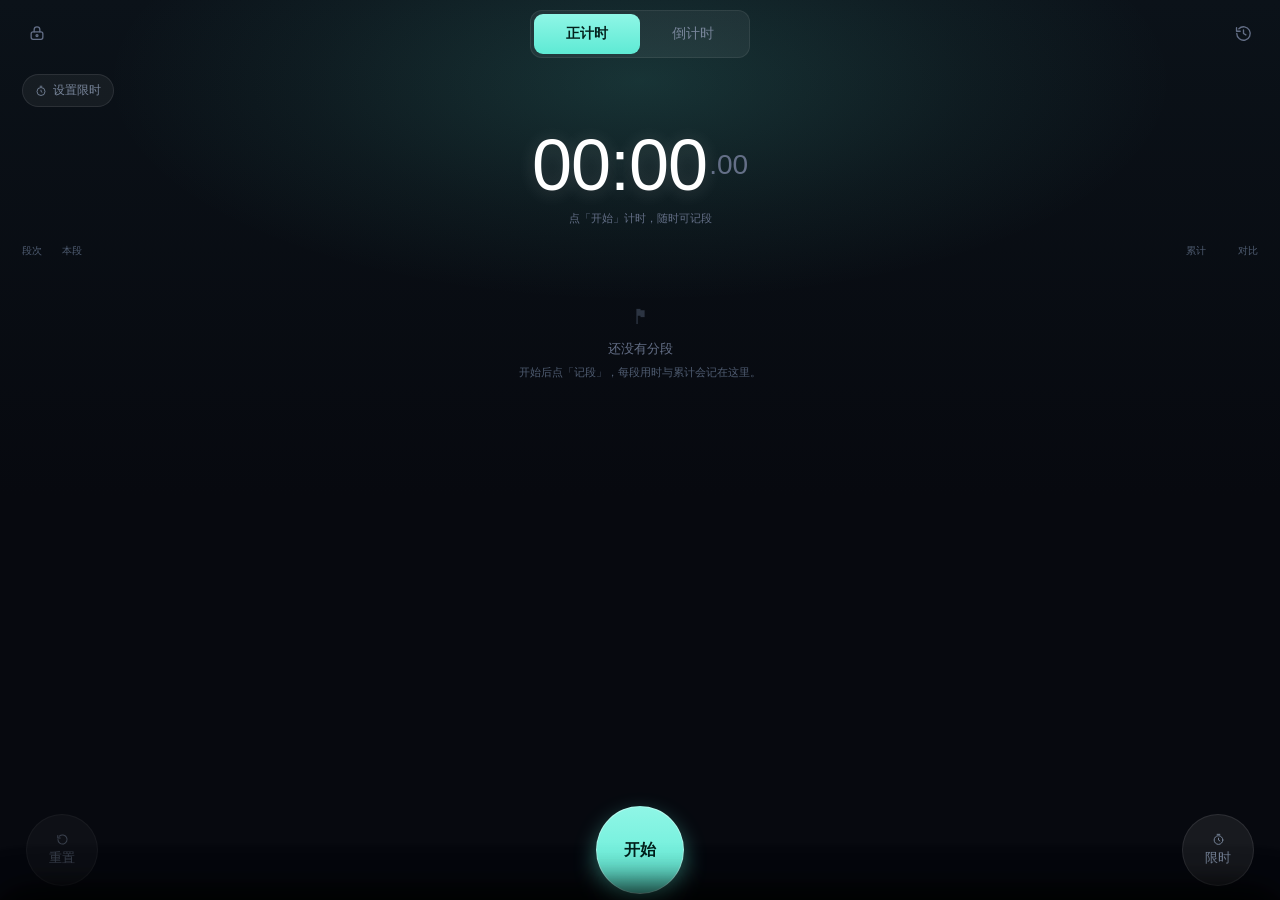
==== commit 16a8229a: "web: 新增锁屏显示（Media Session + 静音音频保活）" ====
--- a/docs/index.html
+++ b/docs/index.html
@@ -24,6 +24,13 @@
       <button class="seg is-on" data-mode="stopwatch" role="tab">正计时</button>
       <button class="seg" data-mode="countdown" role="tab">倒计时</button>
     </div>
+    <button class="icon-btn left" id="lockBtn" aria-label="锁屏显示" title="锁屏显示">
+      <svg viewBox="0 0 24 24" width="18" height="18" fill="none" stroke="currentColor" stroke-width="1.7" stroke-linecap="round" stroke-linejoin="round">
+        <rect x="4.2" y="10.4" width="15.6" height="10" rx="2.6"></rect>
+        <path d="M8.2 10.4V7.6a3.8 3.8 0 0 1 7.6 0v2.8"></path>
+        <circle cx="12" cy="15.4" r="1.3"></circle>
+      </svg>
+    </button>
     <button class="icon-btn" id="historyBtn" aria-label="历史记录">
       <svg viewBox="0 0 24 24" width="19" height="19" fill="none" stroke="currentColor" stroke-width="1.7" stroke-linecap="round" stroke-linejoin="round">
         <path d="M3.5 12a8.5 8.5 0 1 0 2.6-6.1"></path>
@@ -152,6 +159,38 @@
   </div>
 </div>
 
+<div class="sheet" id="lockSheet" role="dialog" aria-modal="true" aria-label="锁屏显示">
+  <div class="sheet-head">
+    <button class="head-btn" id="lockCancel">关闭</button>
+    <span class="head-title">锁屏显示</span>
+    <span class="head-btn strong" id="lockSpacer" aria-hidden="true"></span>
+  </div>
+  <div class="sheet-body">
+    <div class="lock-preview" id="lockPreview">
+      <div class="lp-art" id="lpArt">12:34</div>
+      <div class="lp-text">
+        <div class="lp-title" id="lpTitle">分段计时</div>
+        <div class="lp-sub" id="lpSub">第 4 段 · 累计 12:34</div>
+      </div>
+      <div class="lp-bars"><span></span><span></span><span></span></div>
+    </div>
+
+    <p class="lock-lead">开启后，锁屏和「控制中心」会显示当前计时，锁屏状态下也会继续走秒、到点照样提醒。</p>
+
+    <button class="lock-toggle" id="lockToggle">
+      <span class="lt-label" id="lockToggleLabel">开启锁屏显示</span>
+      <span class="lt-switch" id="lockSwitch"><i></i></span>
+    </button>
+
+    <div class="note">
+      <p class="dim">原理：网页要占住 iOS 的锁屏媒体卡，就必须真的在播音频。所以开启时后台会循环播放一段听不见的静音（−90dB），代价是：</p>
+      <p class="dim">· 会顶掉正在放的音乐 / 播客，要先暂停它们</p>
+      <p class="dim">· 锁屏卡片显示「分段计时」，进度条只在设了限时或倒计时时才有</p>
+      <p class="dim">· 比较费电，长时间计完记得关掉</p>
+    </div>
+  </div>
+</div>
+
 <div class="toast" id="toast"></div>
 
 <div class="install-tip is-hidden" id="installTip">
@@ -161,6 +200,7 @@
 
 <script src="time.js"></script>
 <script src="core.js"></script>
+<script src="lockscreen.js"></script>
 <script src="app.js"></script>
 </body>
 </html>
--- a/docs/app.css
+++ b/docs/app.css
@@ -116,6 +116,118 @@
   cursor: pointer;
 }
 .icon-btn:active { background: rgba(255, 255, 255, 0.07); }
+.icon-btn.left { right: auto; left: 18px; }
+.icon-btn.is-on { color: var(--accent); }
+.icon-btn.is-on::after {
+  content: '';
+  position: absolute;
+  bottom: 6px;
+  left: 50%;
+  transform: translateX(-50%);
+  width: 4px;
+  height: 4px;
+  border-radius: 50%;
+  background: var(--accent);
+}
+
+/* ===== 锁屏显示面板 ===== */
+.lock-preview {
+  display: flex;
+  align-items: center;
+  gap: 13px;
+  padding: 13px;
+  border-radius: 15px;
+  background: rgba(255, 255, 255, 0.06);
+  border: 1px solid rgba(255, 255, 255, 0.08);
+  margin-bottom: 16px;
+}
+.lp-art {
+  width: 48px;
+  height: 48px;
+  flex: none;
+  border-radius: 11px;
+  background: linear-gradient(160deg, #16202e, #0a1119);
+  border: 1px solid rgba(94, 234, 212, 0.28);
+  color: var(--accent-light);
+  font-size: 14px;
+  font-weight: 300;
+  font-variant-numeric: tabular-nums;
+  display: grid;
+  place-items: center;
+}
+.lp-text { flex: 1; min-width: 0; }
+.lp-title {
+  font-size: 14px;
+  font-weight: 600;
+  color: var(--primary);
+  margin-bottom: 3px;
+}
+.lp-sub {
+  font-size: 12px;
+  color: var(--secondary);
+  font-variant-numeric: tabular-nums;
+  white-space: nowrap;
+  overflow: hidden;
+  text-overflow: ellipsis;
+}
+.lp-bars { display: flex; align-items: flex-end; gap: 2px; height: 16px; flex: none; }
+.lp-bars span {
+  width: 3px;
+  border-radius: 2px;
+  background: var(--accent);
+  opacity: 0.75;
+}
+.lp-bars span:nth-child(1) { height: 8px; }
+.lp-bars span:nth-child(2) { height: 15px; }
+.lp-bars span:nth-child(3) { height: 11px; }
+
+.lock-lead {
+  margin: 0 0 14px;
+  font-size: 13px;
+  line-height: 1.55;
+  color: var(--secondary);
+}
+
+.lock-toggle {
+  width: 100%;
+  display: flex;
+  align-items: center;
+  justify-content: space-between;
+  padding: 15px 16px;
+  border-radius: 14px;
+  border: 1px solid rgba(255, 255, 255, 0.08);
+  background: rgba(255, 255, 255, 0.05);
+  color: var(--primary);
+  font-family: inherit;
+  font-size: 15px;
+  font-weight: 500;
+  cursor: pointer;
+  margin-bottom: 16px;
+}
+.lock-toggle:active { background: rgba(255, 255, 255, 0.08); }
+.lock-toggle.is-on { border-color: rgba(94, 234, 212, 0.42); }
+.lt-switch {
+  width: 46px;
+  height: 27px;
+  flex: none;
+  border-radius: 14px;
+  background: rgba(255, 255, 255, 0.14);
+  position: relative;
+  transition: background 0.2s ease;
+}
+.lt-switch i {
+  position: absolute;
+  top: 3px;
+  left: 3px;
+  width: 21px;
+  height: 21px;
+  border-radius: 50%;
+  background: #fff;
+  transition: transform 0.2s cubic-bezier(0.32, 0.72, 0, 1);
+}
+.lock-toggle.is-on .lt-switch { background: var(--accent); }
+.lock-toggle.is-on .lt-switch i { transform: translateX(19px); }
+
 
 .content {
   flex: 1;
